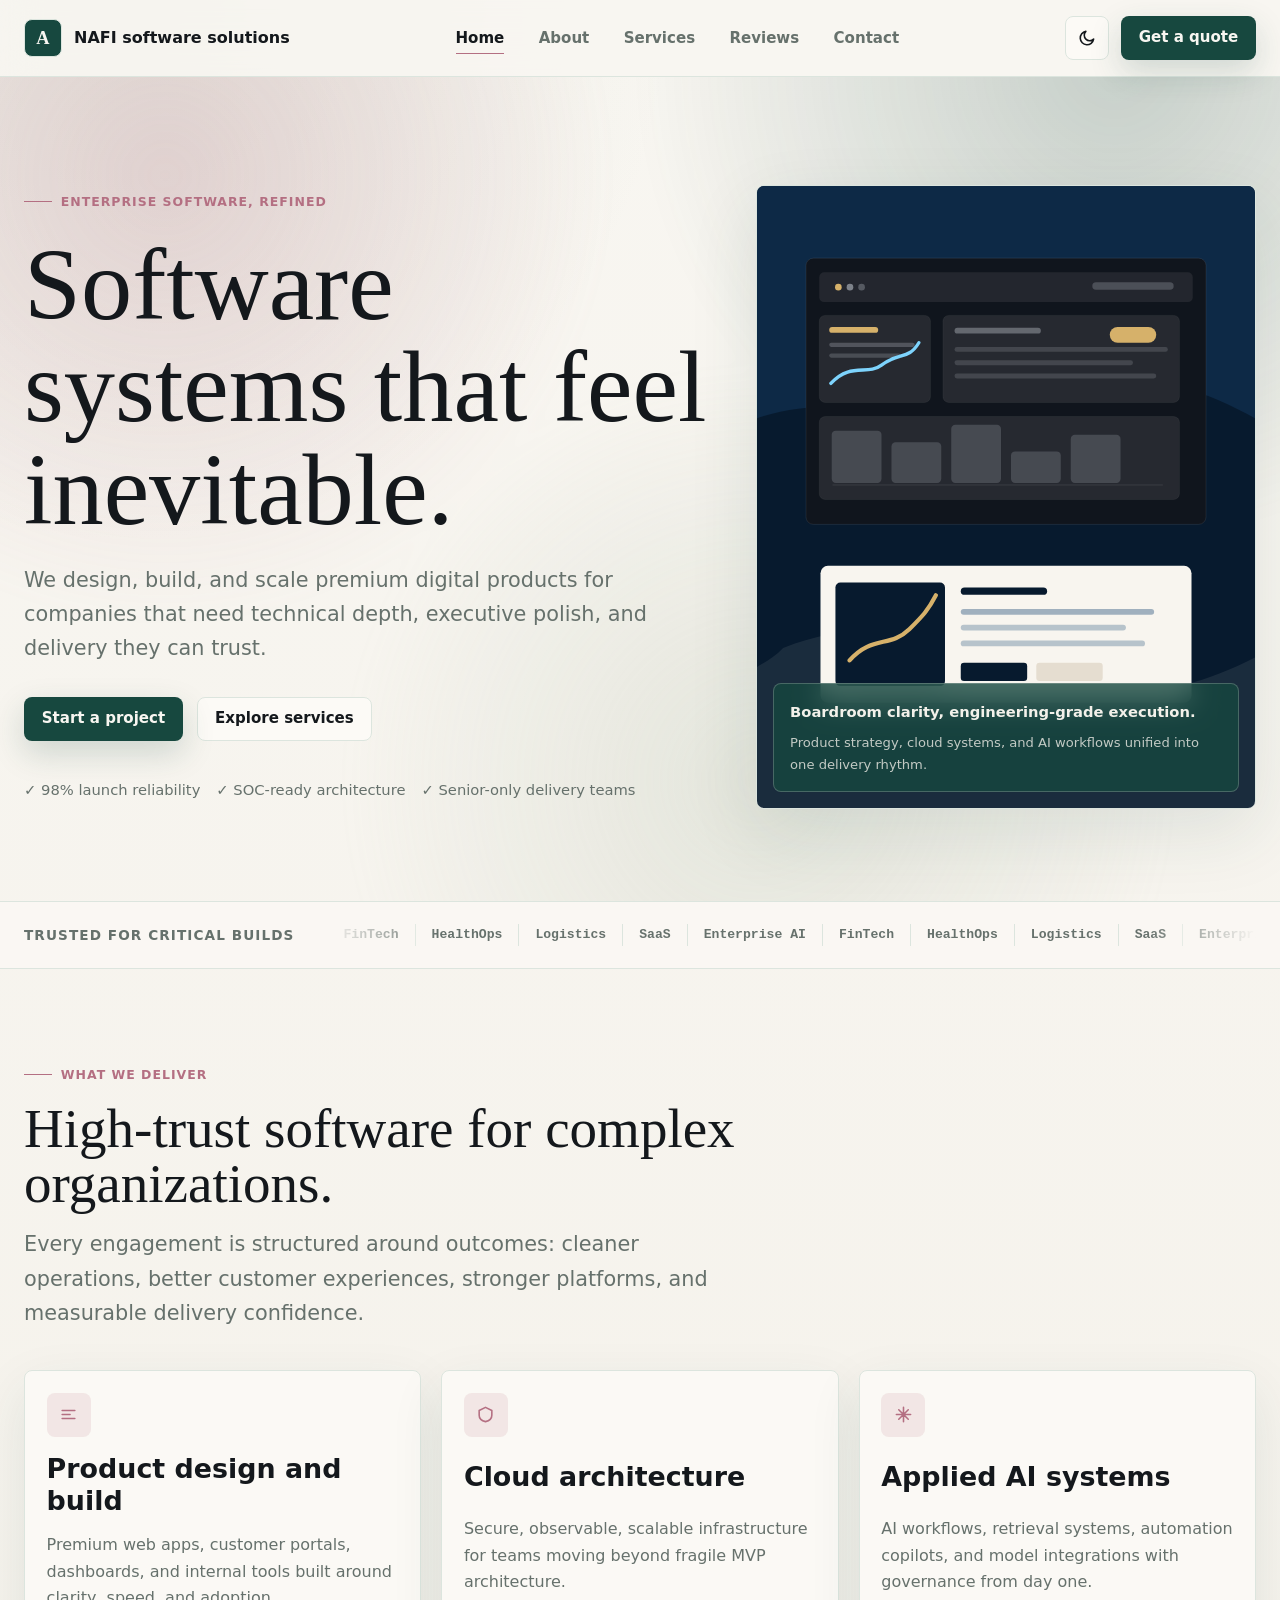
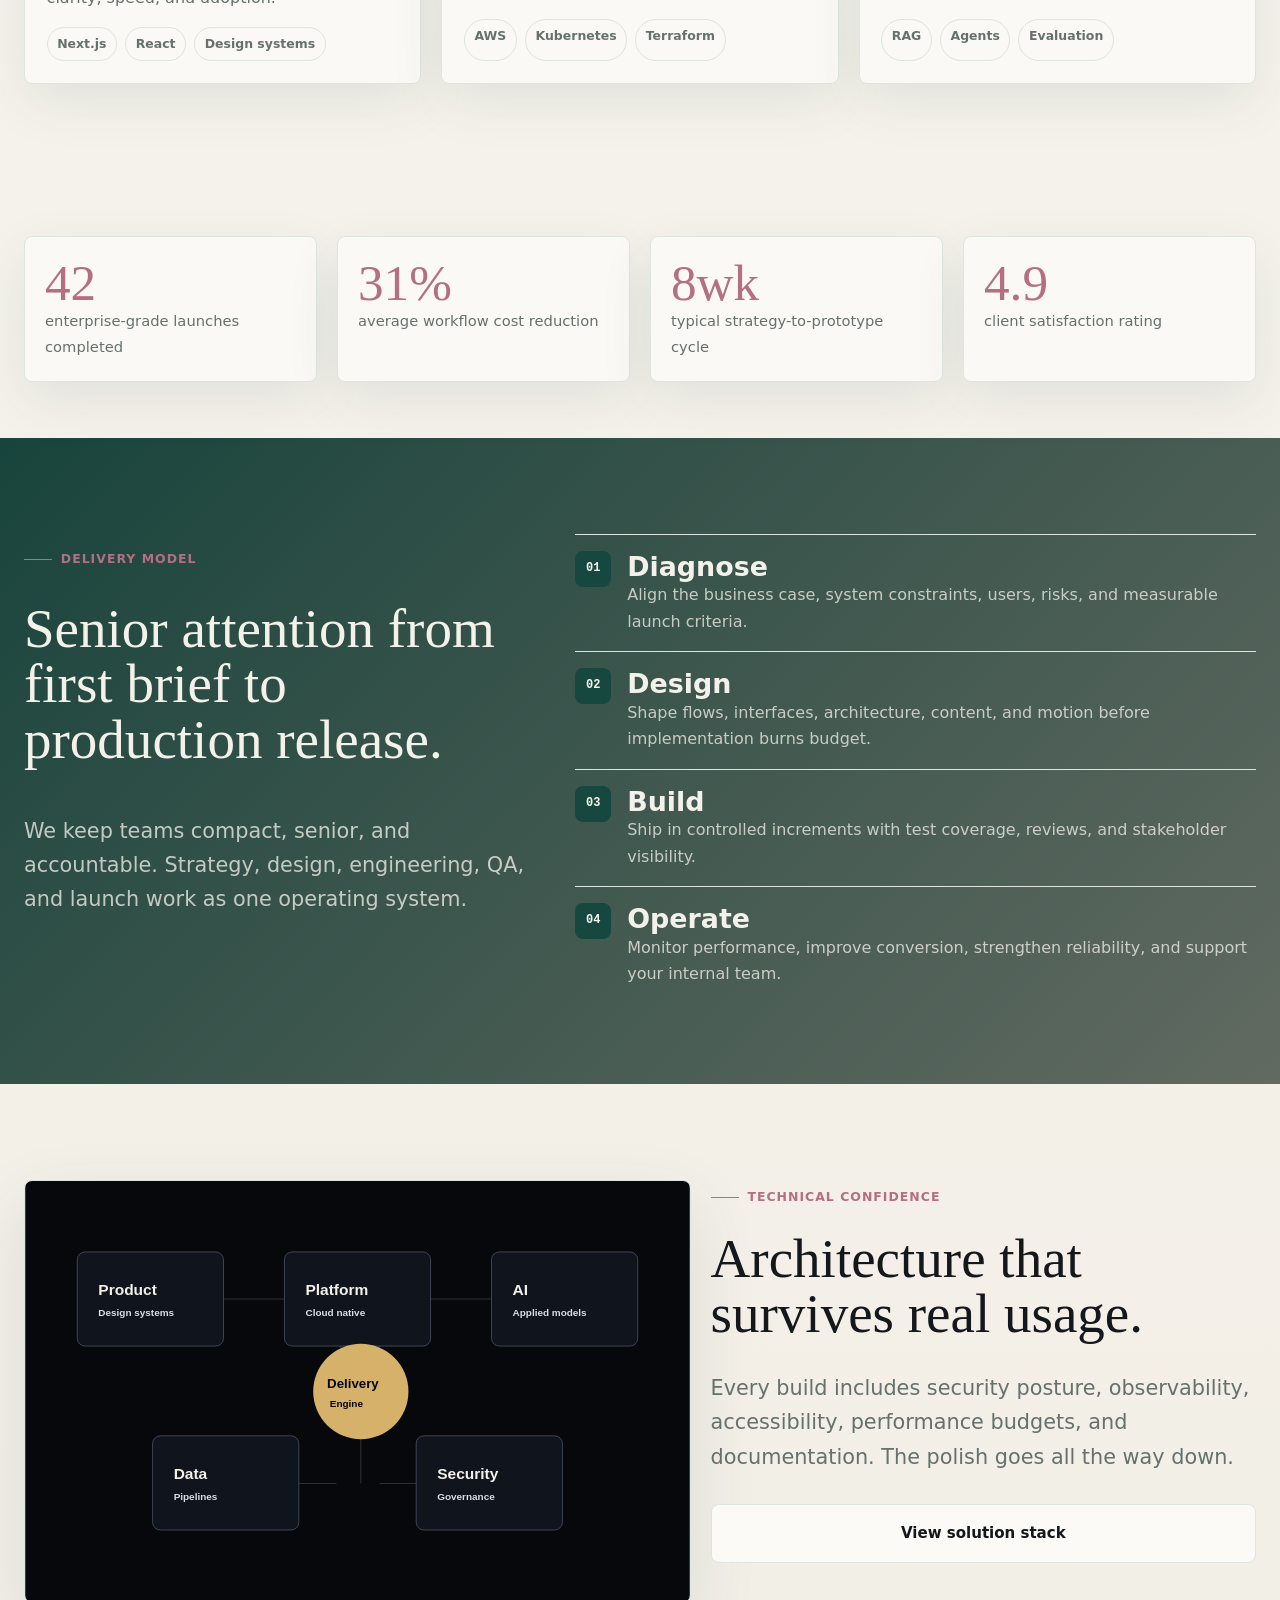
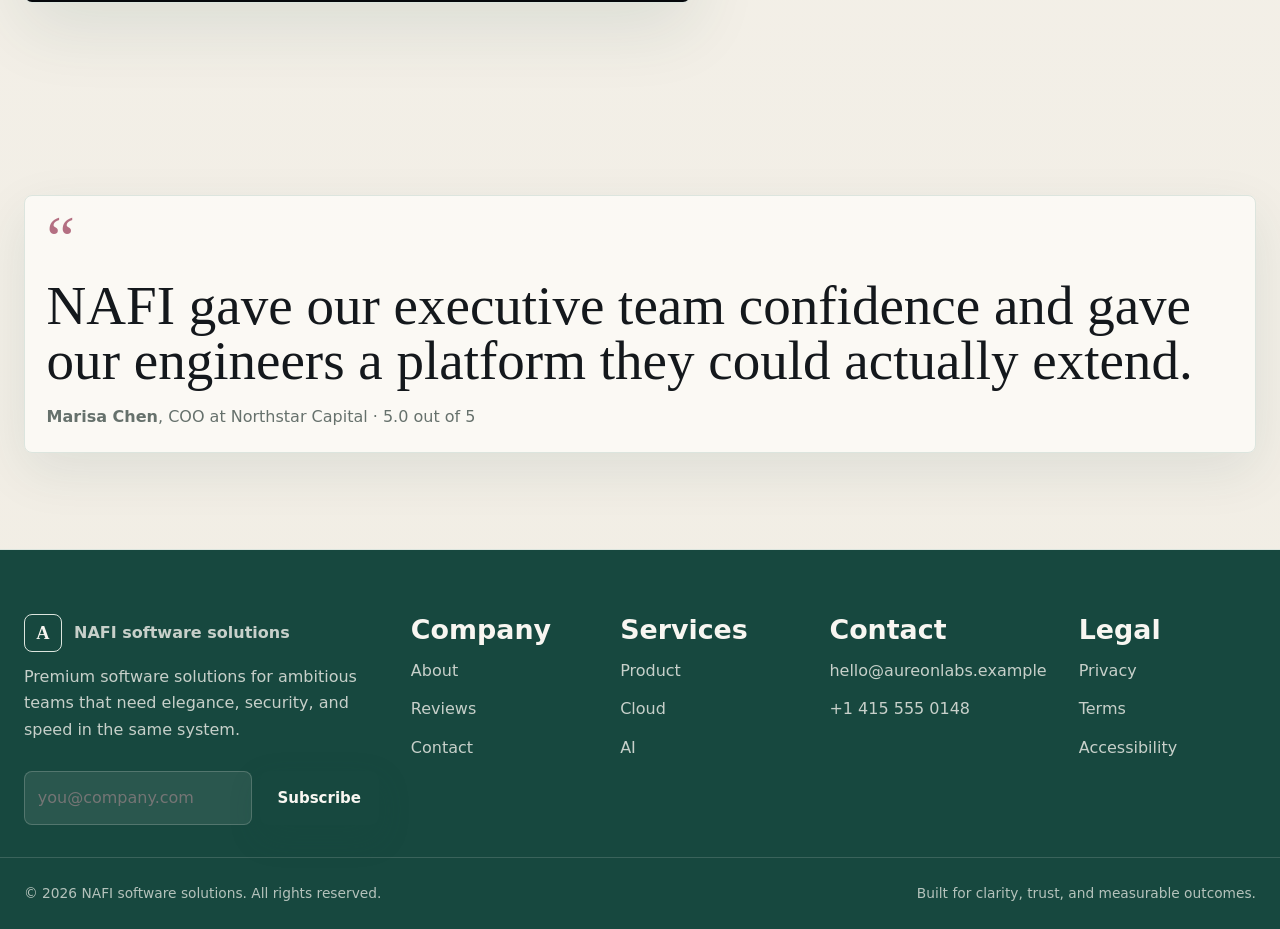
==== index.html @ 28371eef "first commit" ====
<!doctype html>
<html lang="en">
  <head>
    <meta charset="utf-8">
    <meta name="viewport" content="width=device-width, initial-scale=1">
    <meta name="description" content="A premium software solutions company building secure platforms, elegant products, cloud systems, and applied AI for ambitious teams.">
    <title>NAFI software solutions | Premium Software Solutions</title>
    <style>html,body{background:#f8f6f1;color:#14181c}</style>
    <link rel="stylesheet" href="assets/css/styles.css">
    <script src="assets/js/main.js" defer></script>
  </head>
  <body>
    <a class="skip-link" href="#main">Skip to content</a>
    <header class="site-header">
      <nav class="nav" aria-label="Primary navigation">
        <a class="brand" href="index.html" aria-label="NAFI software solutions home"><span class="brand-mark">A</span><span>NAFI software solutions</span></a>
        <div class="nav-links" data-nav-links>
          <a href="index.html" aria-current="page">Home</a>
          <a href="about.html">About</a>
          <a href="services.html">Services</a>
          <a href="testimonials.html">Reviews</a>
          <a href="contact.html">Contact</a>
        </div>
        <div class="nav-actions">
          <button class="theme-toggle" type="button" data-theme-toggle aria-label="Switch theme"></button>
          <a class="btn btn-primary" href="contact.html">Get a quote</a>
          <button class="menu-toggle" type="button" data-menu-toggle aria-label="Open navigation menu" aria-expanded="false">
            <svg class="icon" viewBox="0 0 24 24" aria-hidden="true"><path d="M4 7h16M4 12h16M4 17h16"/></svg>
          </button>
        </div>
      </nav>
    </header>

    <main id="main">
      <section class="hero">
        <div class="hero-inner">
          <div class="hero-copy reveal">
            <span class="eyebrow">Enterprise software, refined</span>
            <h1>Software systems that feel inevitable.</h1>
            <p class="lead">We design, build, and scale premium digital products for companies that need technical depth, executive polish, and delivery they can trust.</p>
            <div class="hero-actions" aria-label="Primary calls to action">
              <a class="btn btn-primary" href="contact.html">Start a project</a>
              <a class="btn btn-secondary" href="services.html">Explore services</a>
            </div>
            <div class="hero-proof" aria-label="Company proof points">
              <span>✓ 98% launch reliability</span>
              <span>✓ SOC-ready architecture</span>
              <span>✓ Senior-only delivery teams</span>
            </div>
          </div>
          <div class="visual-panel reveal">
            <img src="assets/img/hero-command-center.svg" alt="Abstract executive software dashboard with product, analytics, and delivery panels">
            <div class="visual-caption">
              <strong>Boardroom clarity, engineering-grade execution.</strong>
              <span>Product strategy, cloud systems, and AI workflows unified into one delivery rhythm.</span>
            </div>
          </div>
        </div>
      </section>

      <section class="logo-strip" aria-label="Trusted by">
        <div class="logo-strip-inner">
          <p>Trusted for critical builds</p>
          <div class="logos" aria-label="Representative client categories">
            <span>FinTech</span>
            <span>HealthOps</span>
            <span>Logistics</span>
            <span>SaaS</span>
            <span>Enterprise AI</span>
          </div>
        </div>
      </section>

      <section class="section">
        <div class="section-header reveal">
          <span class="eyebrow">What we deliver</span>
          <h2>High-trust software for complex organizations.</h2>
          <p class="lead">Every engagement is structured around outcomes: cleaner operations, better customer experiences, stronger platforms, and measurable delivery confidence.</p>
        </div>
        <div class="grid-3">
          <article class="card reveal">
            <div class="card-icon" aria-hidden="true"><svg class="icon" viewBox="0 0 24 24"><path d="M4 7h16M4 12h10M4 17h16"/></svg></div>
            <h3>Product design and build</h3>
            <p>Premium web apps, customer portals, dashboards, and internal tools built around clarity, speed, and adoption.</p>
            <div class="tags"><span class="tag">Next.js</span><span class="tag">React</span><span class="tag">Design systems</span></div>
          </article>
          <article class="card reveal">
            <div class="card-icon" aria-hidden="true"><svg class="icon" viewBox="0 0 24 24"><path d="M12 3l8 4v6c0 4-3 7-8 8-5-1-8-4-8-8V7l8-4Z"/></svg></div>
            <h3>Cloud architecture</h3>
            <p>Secure, observable, scalable infrastructure for teams moving beyond fragile MVP architecture.</p>
            <div class="tags"><span class="tag">AWS</span><span class="tag">Kubernetes</span><span class="tag">Terraform</span></div>
          </article>
          <article class="card reveal">
            <div class="card-icon" aria-hidden="true"><svg class="icon" viewBox="0 0 24 24"><path d="M12 3v18M3 12h18M6 6l12 12M18 6 6 18"/></svg></div>
            <h3>Applied AI systems</h3>
            <p>AI workflows, retrieval systems, automation copilots, and model integrations with governance from day one.</p>
            <div class="tags"><span class="tag">RAG</span><span class="tag">Agents</span><span class="tag">Evaluation</span></div>
          </article>
        </div>
      </section>

      <section class="section section-tight">
        <div class="stats-grid">
          <div class="stat reveal"><strong>42</strong><span>enterprise-grade launches completed</span></div>
          <div class="stat reveal"><strong>31%</strong><span>average workflow cost reduction</span></div>
          <div class="stat reveal"><strong>8wk</strong><span>typical strategy-to-prototype cycle</span></div>
          <div class="stat reveal"><strong>4.9</strong><span>client satisfaction rating</span></div>
        </div>
      </section>

      <section class="band">
        <div class="section split">
          <div class="section-header reveal">
            <span class="eyebrow">Delivery model</span>
            <h2>Senior attention from first brief to production release.</h2>
            <p class="lead">We keep teams compact, senior, and accountable. Strategy, design, engineering, QA, and launch work as one operating system.</p>
          </div>
          <div class="process-list reveal">
            <div class="process-item"><div><h3>Diagnose</h3><p>Align the business case, system constraints, users, risks, and measurable launch criteria.</p></div></div>
            <div class="process-item"><div><h3>Design</h3><p>Shape flows, interfaces, architecture, content, and motion before implementation burns budget.</p></div></div>
            <div class="process-item"><div><h3>Build</h3><p>Ship in controlled increments with test coverage, reviews, and stakeholder visibility.</p></div></div>
            <div class="process-item"><div><h3>Operate</h3><p>Monitor performance, improve conversion, strengthen reliability, and support your internal team.</p></div></div>
          </div>
        </div>
      </section>

      <section class="section media-row">
        <div class="image-frame reveal">
          <img src="assets/img/systems-architecture.svg" alt="Abstract connected software architecture map showing product, platform, AI, data, and security systems">
        </div>
        <div class="section-header reveal">
          <span class="eyebrow">Technical confidence</span>
          <h2>Architecture that survives real usage.</h2>
          <p class="lead">Every build includes security posture, observability, accessibility, performance budgets, and documentation. The polish goes all the way down.</p>
          <a class="btn btn-secondary" href="services.html">View solution stack</a>
        </div>
      </section>

      <section class="section">
        <div class="quote-card reveal">
          <div class="quote-mark" aria-hidden="true">“</div>
          <h2>NAFI gave our executive team confidence and gave our engineers a platform they could actually extend.</h2>
          <p><strong>Marisa Chen</strong>, COO at Northstar Capital · 5.0 out of 5</p>
        </div>
      </section>
    </main>

    <footer class="footer">
      <div class="footer-inner">
        <div class="footer-column">
          <a class="brand" href="index.html"><span class="brand-mark">A</span><span>NAFI software solutions</span></a>
          <p>Premium software solutions for ambitious teams that need elegance, security, and speed in the same system.</p>
          <form class="newsletter" aria-label="Newsletter signup">
            <input type="email" aria-label="Email address" placeholder="you@company.com">
            <button class="btn btn-primary" type="submit">Subscribe</button>
          </form>
        </div>
        <div class="footer-column"><h3>Company</h3><a href="about.html">About</a><a href="testimonials.html">Reviews</a><a href="contact.html">Contact</a></div>
        <div class="footer-column"><h3>Services</h3><a href="services.html">Product</a><a href="services.html">Cloud</a><a href="services.html">AI</a></div>
        <div class="footer-column"><h3>Contact</h3><a href="mailto:hello@aureonlabs.example">hello@aureonlabs.example</a><a href="tel:+14155550148">+1 415 555 0148</a></div>
        <div class="footer-column"><h3>Legal</h3><a href="#">Privacy</a><a href="#">Terms</a><a href="#">Accessibility</a></div>
      </div>
      <div class="footer-bottom"><span>© 2026 NAFI software solutions. All rights reserved.</span><span>Built for clarity, trust, and measurable outcomes.</span></div>
    </footer>
  </body>
</html>
---- assets/css/styles.css ----
:root {
  color-scheme: light dark;
  --color-brand-primary: #17483f;
  --color-brand-secondary: #a8b6a1;
  --color-accent: #b46f82;
  --color-background-page: #f8f6f1;
  --color-background-surface: #fcfaf6;
  --color-background-elevated: #f1ede4;
  --color-text-primary: #14181c;
  --color-text-secondary: #66716c;
  --color-text-disabled: #9aa39e;
  --color-border-default: #dce5de;
  --color-border-strong: #b7c8be;
  --color-status-success: #2f7d63;
  --color-status-warning: #8a6a2e;
  --color-status-error: #9f4e62;
  --color-status-info: #466f86;
  --color-primary: var(--color-brand-primary);
  --color-secondary: var(--color-brand-secondary);
  --color-background: var(--color-background-page);
  --color-surface: var(--color-background-surface);
  --color-surface-soft: var(--color-background-elevated);
  --color-text: var(--color-text-primary);
  --color-muted: var(--color-text-secondary);
  --color-border: var(--color-border-strong);
  --color-line: var(--color-border-default);
  --color-overlay: rgb(20 24 28 / 80%);
  --focus-ring: 0 0 0 3px rgb(180 111 130 / 32%);
  --shadow-soft: 0 24px 70px rgb(23 72 63 / 11%);
  --shadow-card: 0 18px 54px rgb(23 72 63 / 9%);
  --font-serif: Georgia, "Times New Roman", serif;
  --font-sans: Inter, ui-sans-serif, system-ui, -apple-system, BlinkMacSystemFont, "Segoe UI", sans-serif;
  --font-mono: "SFMono-Regular", Consolas, "Liberation Mono", monospace;
  --ease: cubic-bezier(0.16, 1, 0.3, 1);
  --max-width: 1280px;
  --radius: 8px;
}

[data-theme="dark"] {
  color-scheme: dark;
  --color-brand-primary: #9bc8b7;
  --color-brand-secondary: #6f7e76;
  --color-accent: #d69aac;
  --color-background-page: #13151a;
  --color-background-surface: #1b2024;
  --color-background-elevated: #242b2e;
  --color-text-primary: #f3f1ea;
  --color-text-secondary: #b7beb8;
  --color-text-disabled: #78817b;
  --color-border-default: #2d3a36;
  --color-border-strong: #475a54;
  --color-status-success: #74c69d;
  --color-status-warning: #d2b16a;
  --color-status-error: #e08ba0;
  --color-status-info: #91b8cc;
  --color-overlay: rgb(19 21 26 / 82%);
  --focus-ring: 0 0 0 3px rgb(214 154 172 / 38%);
  --shadow-soft: 0 24px 70px rgb(5 8 10 / 38%);
  --shadow-card: 0 18px 54px rgb(5 8 10 / 30%);
}

* {
  box-sizing: border-box;
}

html {
  background: var(--color-background-page);
  scroll-behavior: smooth;
}

html.has-custom-cursor,
html.has-custom-cursor * {
  cursor: none;
}

body {
  margin: 0;
  background:
    radial-gradient(circle at 10% 0%, rgb(168 182 161 / 20%), transparent 34rem),
    linear-gradient(180deg, var(--color-background), var(--color-surface-soft));
  color: var(--color-text);
  font-family: var(--font-sans);
  font-size: 16px;
  line-height: 1.65;
}

body.menu-open {
  overflow: hidden;
}

body.is-routing {
  pointer-events: none;
}

::view-transition-old(root),
::view-transition-new(root) {
  animation-duration: 200ms;
  animation-timing-function: ease-out;
}

.scroll-progress {
  position: fixed;
  top: 0;
  left: 0;
  z-index: 120;
  width: 100%;
  height: 3px;
  transform: scaleX(0);
  transform-origin: left;
  background: linear-gradient(90deg, var(--color-accent), var(--color-secondary));
  pointer-events: none;
}

.custom-cursor {
  position: fixed;
  top: 0;
  left: 0;
  z-index: 140;
  width: 18px;
  height: 18px;
  border: 1px solid var(--color-accent);
  border-radius: 50%;
  opacity: 0;
  transform: translate3d(-50%, -50%, 0);
  pointer-events: none;
  transition: width 180ms var(--ease), height 180ms var(--ease), opacity 180ms var(--ease), background 180ms var(--ease), border-color 180ms var(--ease);
  mix-blend-mode: difference;
}

.custom-cursor.is-visible {
  opacity: 1;
}

.custom-cursor.is-link {
  width: 42px;
  height: 42px;
  background: rgb(243 241 234 / 22%);
  border-color: transparent;
}

.custom-cursor.is-image {
  width: 34px;
  height: 34px;
  border-radius: 0;
}

.custom-cursor.is-cta {
  width: 8px;
  height: 8px;
  background: var(--color-accent);
  border-color: var(--color-accent);
}

img,
svg {
  display: block;
  max-width: 100%;
}

a {
  color: inherit;
  text-decoration: none;
}

button,
input,
textarea,
select {
  font: inherit;
}

button {
  cursor: pointer;
}

:focus-visible {
  outline: none;
  box-shadow: var(--focus-ring);
}

.skip-link {
  position: fixed;
  left: 1rem;
  top: 1rem;
  z-index: 100;
  transform: translateY(-150%);
  border-radius: var(--radius);
  background: var(--color-primary);
  color: var(--color-background);
  padding: .75rem 1rem;
  transition: transform 180ms var(--ease);
}

.skip-link:focus {
  transform: translateY(0);
}

.site-header {
  position: sticky;
  top: 0;
  z-index: 50;
  border-bottom: 1px solid var(--color-line);
  background: color-mix(in srgb, var(--color-background) 86%, transparent);
  backdrop-filter: blur(18px);
}

.nav {
  display: flex;
  align-items: center;
  justify-content: space-between;
  gap: 1.5rem;
  max-width: var(--max-width);
  min-height: 76px;
  margin: 0 auto;
  padding: 0 1.5rem;
}

.brand {
  display: inline-flex;
  align-items: center;
  gap: .75rem;
  font-weight: 800;
  letter-spacing: 0;
}

.brand-mark {
  display: grid;
  width: 38px;
  height: 38px;
  place-items: center;
  border: 1px solid var(--color-line);
  border-radius: var(--radius);
  background: var(--color-primary);
  color: var(--color-background);
  font-family: var(--font-serif);
  font-size: 1.15rem;
}

.nav-links {
  display: flex;
  align-items: center;
  gap: .35rem;
}

.nav-links a {
  position: relative;
  min-height: 44px;
  border-radius: var(--radius);
  padding: .65rem .9rem;
  color: var(--color-muted);
  font-size: .94rem;
  font-weight: 650;
}

.nav-links a::after {
  position: absolute;
  right: .9rem;
  bottom: .45rem;
  left: .9rem;
  height: 1px;
  transform: scaleX(0);
  transform-origin: left;
  background: var(--color-accent);
  content: "";
  transition: transform 180ms var(--ease);
}

.nav-links a:hover,
.nav-links a[aria-current="page"] {
  color: var(--color-text);
}

.nav-links a:hover::after,
.nav-links a[aria-current="page"]::after {
  transform: scaleX(1);
}

.nav-actions {
  display: flex;
  align-items: center;
  gap: .75rem;
}

.theme-toggle,
.menu-toggle {
  display: inline-grid;
  width: 44px;
  height: 44px;
  place-items: center;
  border: 1px solid var(--color-line);
  border-radius: var(--radius);
  background: var(--color-surface);
  color: var(--color-text);
}

.menu-toggle {
  display: none;
}

.icon {
  width: 19px;
  height: 19px;
  stroke: currentColor;
  stroke-width: 2;
  fill: none;
  stroke-linecap: round;
  stroke-linejoin: round;
}

.btn {
  display: inline-flex;
  align-items: center;
  justify-content: center;
  min-height: 44px;
  gap: .55rem;
  border: 1px solid transparent;
  border-radius: var(--radius);
  padding: .78rem 1.05rem;
  font-size: .94rem;
  font-weight: 750;
  line-height: 1;
  transition: transform 180ms var(--ease), box-shadow 180ms var(--ease), border-color 180ms var(--ease), background 180ms var(--ease);
}

.btn:hover {
  transform: translateY(-1px);
}

.btn-primary {
  background: var(--color-primary);
  color: var(--color-background);
  box-shadow: 0 12px 32px rgb(23 72 63 / 18%);
}

.btn-secondary {
  border-color: var(--color-line);
  background: var(--color-surface);
  color: var(--color-text);
}

.btn-ghost {
  border-color: var(--color-line);
  background: transparent;
  color: var(--color-text);
}

.section {
  max-width: var(--max-width);
  margin: 0 auto;
  padding: 6rem 1.5rem;
}

.section-tight {
  padding-top: 3.5rem;
  padding-bottom: 3.5rem;
}

.section-header {
  display: grid;
  max-width: 760px;
  gap: 1rem;
  margin-bottom: 2.5rem;
}

.eyebrow {
  display: inline-flex;
  width: fit-content;
  align-items: center;
  gap: .55rem;
  color: var(--color-accent);
  font-size: .78rem;
  font-weight: 800;
  letter-spacing: .08em;
  text-transform: uppercase;
}

.eyebrow::before {
  width: 28px;
  height: 1px;
  background: currentColor;
  content: "";
}

h1,
h2,
h3,
h4,
p {
  margin: 0;
}

h1,
h2,
.quote-mark {
  font-family: var(--font-serif);
  font-weight: 500;
  line-height: 1;
  letter-spacing: 0;
}

h1 {
  max-width: 980px;
  font-size: clamp(3.3rem, 8vw, 7.25rem);
}

h2 {
  font-size: clamp(2.35rem, 4.3vw, 4.4rem);
}

h3 {
  font-size: clamp(1.35rem, 2.1vw, 2rem);
  line-height: 1.18;
}

.lead {
  max-width: 690px;
  color: var(--color-muted);
  font-size: clamp(1.05rem, 1.7vw, 1.3rem);
  line-height: 1.65;
}

.hero {
  display: grid;
  position: relative;
  min-height: calc(100vh - 76px);
  align-items: center;
  overflow: hidden;
}

.hero::before {
  position: absolute;
  inset: -18% -8%;
  background:
    radial-gradient(circle at 18% 22%, rgb(180 111 130 / 22%), transparent 28rem),
    radial-gradient(circle at 82% 12%, rgb(23 72 63 / 22%), transparent 30rem),
    radial-gradient(circle at 58% 76%, rgb(168 182 161 / 24%), transparent 26rem);
  content: "";
  filter: blur(10px);
  transform: translate3d(0, var(--hero-parallax, 0px), 0);
  pointer-events: none;
}

.hero-inner {
  display: grid;
  position: relative;
  z-index: 1;
  grid-template-columns: minmax(0, 1.04fr) minmax(320px, .76fr);
  gap: 3rem;
  align-items: center;
  max-width: var(--max-width);
  width: 100%;
  margin: 0 auto;
  padding: 5rem 1.5rem 4rem;
}

.hero-copy {
  display: grid;
  gap: 1.35rem;
  transform: translate3d(0, calc(var(--hero-parallax, 0px) * -0.28), 0);
}

.hero-actions {
  display: flex;
  flex-wrap: wrap;
  gap: .9rem;
  margin-top: .6rem;
}

.hero-proof {
  display: flex;
  flex-wrap: wrap;
  gap: 1rem;
  margin-top: 1rem;
  color: var(--color-muted);
  font-size: .92rem;
}

.hero-proof span {
  display: inline-flex;
  align-items: center;
  gap: .45rem;
}

.visual-panel {
  position: relative;
  overflow: hidden;
  min-height: 560px;
  border: 1px solid var(--color-line);
  border-radius: var(--radius);
  background: var(--color-surface);
  box-shadow: var(--shadow-soft);
  transform: translate3d(0, calc(var(--hero-parallax, 0px) * .12), 0) rotateX(var(--visual-tilt-x, 0deg)) rotateY(var(--visual-tilt-y, 0deg));
  transform-style: preserve-3d;
  transition: transform 260ms var(--ease);
}

.visual-panel img {
  width: 100%;
  height: 100%;
  min-height: 560px;
  object-fit: cover;
}

.visual-caption {
  position: absolute;
  right: 1rem;
  bottom: 1rem;
  left: 1rem;
  display: grid;
  gap: .5rem;
  border: 1px solid rgb(243 241 234 / 22%);
  border-radius: var(--radius);
  background: rgb(23 72 63 / 78%);
  color: #f3f1ea;
  padding: 1rem;
  backdrop-filter: blur(14px);
}

.visual-caption strong {
  font-size: .92rem;
}

.visual-caption span {
  color: rgb(243 241 234 / 78%);
  font-size: .82rem;
}

.logo-strip {
  border-top: 1px solid var(--color-line);
  border-bottom: 1px solid var(--color-line);
  background: color-mix(in srgb, var(--color-surface) 70%, transparent);
}

.logo-strip-inner {
  display: grid;
  grid-template-columns: auto 1fr;
  gap: 2rem;
  align-items: center;
  max-width: var(--max-width);
  margin: 0 auto;
  padding: 1.35rem 1.5rem;
}

.logo-strip p {
  color: var(--color-muted);
  font-size: .85rem;
  font-weight: 700;
  text-transform: uppercase;
  letter-spacing: .08em;
}

.logos {
  display: flex;
  gap: 1rem;
  color: var(--color-muted);
  font-family: var(--font-mono);
  font-size: .82rem;
  font-weight: 700;
  overflow: hidden;
  white-space: nowrap;
}

.logos span {
  flex: 0 0 auto;
  min-width: max-content;
  border-left: 1px solid var(--color-line);
  padding-left: 1rem;
}

.logos.is-marquee {
  mask-image: linear-gradient(90deg, transparent, rgb(19 21 26) 12%, rgb(19 21 26) 88%, transparent);
}

.logos.is-marquee .logo-track {
  display: flex;
  gap: 1rem;
  min-width: max-content;
  animation: marquee 24s linear infinite;
}

.logos.is-marquee:hover .logo-track {
  animation-play-state: paused;
}

@keyframes marquee {
  to {
    transform: translate3d(-50%, 0, 0);
  }
}

.grid-3,
.grid-4,
.split,
.stats-grid {
  display: grid;
  gap: 1.25rem;
}

.grid-3 {
  grid-template-columns: repeat(3, minmax(0, 1fr));
}

.grid-4 {
  grid-template-columns: repeat(4, minmax(0, 1fr));
}

.split {
  grid-template-columns: minmax(0, .85fr) minmax(0, 1.15fr);
  gap: 3rem;
}

.stats-grid {
  grid-template-columns: repeat(4, minmax(0, 1fr));
}

.card,
.stat,
.quote-card,
.team-card,
.form-shell,
.office-card {
  border: 1px solid var(--color-line);
  border-radius: var(--radius);
  background: color-mix(in srgb, var(--color-surface) 94%, transparent);
  box-shadow: var(--shadow-card);
}

.card,
.quote-card,
.team-card,
.office-card {
  display: grid;
  gap: 1rem;
  padding: 1.35rem;
  transition: transform 180ms var(--ease), border-color 180ms var(--ease), box-shadow 180ms var(--ease);
}

.card:hover,
.quote-card:hover,
.team-card:hover,
.office-card:hover {
  transform: translateY(-8px);
  border-color: color-mix(in srgb, var(--color-accent) 45%, var(--color-line));
  box-shadow: 0 24px 64px rgb(180 111 130 / 14%);
}

.card:hover .card-icon,
.team-card:hover img {
  transform: scale(1.06);
}

.card-icon,
.team-card img {
  transition: transform 180ms var(--ease);
}

.card-icon {
  display: grid;
  width: 44px;
  height: 44px;
  place-items: center;
  border-radius: var(--radius);
  background: color-mix(in srgb, var(--color-accent) 14%, transparent);
  color: var(--color-accent);
}

.card p,
.quote-card p,
.team-card p,
.office-card p {
  color: var(--color-muted);
}

.tags {
  display: flex;
  flex-wrap: wrap;
  gap: .5rem;
}

.tag {
  border: 1px solid var(--color-line);
  border-radius: 999px;
  padding: .35rem .6rem;
  color: var(--color-muted);
  font-size: .78rem;
  font-weight: 700;
}

.stat {
  padding: 1.25rem;
}

.stat strong {
  display: block;
  color: var(--color-accent);
  font-family: var(--font-serif);
  font-size: clamp(2rem, 4vw, 3.7rem);
  font-weight: 500;
  line-height: 1;
}

.stat span {
  color: var(--color-muted);
  font-size: .92rem;
}

.band {
  background:
    linear-gradient(135deg, color-mix(in srgb, var(--color-primary) 92%, var(--color-text-primary)), color-mix(in srgb, var(--color-secondary) 52%, var(--color-text-primary))),
    var(--color-primary);
  color: #f3f1ea;
}

.band .section {
  color: #f3f1ea;
}

.band .lead,
.band p {
  color: rgb(243 241 234 / 76%);
}

.band .eyebrow {
  color: var(--color-accent);
}

.band .card,
.band .stat {
  border-color: rgb(243 241 234 / 16%);
  background: rgb(243 241 234 / 8%);
  color: #f3f1ea;
  box-shadow: none;
}

.band .card p,
.band .stat span {
  color: rgb(243 241 234 / 76%);
}

.process-list {
  display: grid;
  gap: 1rem;
  counter-reset: process;
}

.process-item {
  display: grid;
  position: relative;
  grid-template-columns: auto 1fr;
  gap: 1rem;
  align-items: start;
  border-top: 1px solid var(--color-line);
  padding-top: 1rem;
}

.process-item::before {
  display: grid;
  width: 36px;
  height: 36px;
  place-items: center;
  border-radius: var(--radius);
  background: var(--color-primary);
  color: var(--color-background);
  content: counter(process, decimal-leading-zero);
  counter-increment: process;
  font-family: var(--font-mono);
  font-size: .75rem;
  font-weight: 800;
}

.media-row {
  display: grid;
  grid-template-columns: minmax(0, 1.1fr) minmax(0, .9fr);
  gap: 1.25rem;
  align-items: stretch;
}

.image-frame {
  overflow: hidden;
  border: 1px solid var(--color-line);
  border-radius: var(--radius);
  background: var(--color-surface);
  box-shadow: var(--shadow-soft);
}

.image-frame img {
  width: 100%;
  height: 100%;
  min-height: 420px;
  object-fit: cover;
}

.team-card img {
  width: 100%;
  aspect-ratio: 4 / 3;
  border-radius: calc(var(--radius) - 2px);
  object-fit: cover;
}

.quote-mark {
  color: var(--color-accent);
  font-size: 4rem;
  line-height: .7;
}

.rating {
  display: inline-flex;
  width: fit-content;
  align-items: center;
  gap: .45rem;
  color: var(--color-accent);
  font-size: .9rem;
  font-weight: 800;
}

.page-hero {
  max-width: var(--max-width);
  margin: 0 auto;
  padding: 5.5rem 1.5rem 3rem;
}

.page-hero-inner {
  display: grid;
  gap: 1.25rem;
  max-width: 930px;
}

.form-shell {
  padding: 1.35rem;
}

.quote-form {
  display: grid;
  gap: 1rem;
}

.form-grid {
  display: grid;
  grid-template-columns: repeat(2, minmax(0, 1fr));
  gap: 1rem;
}

.field {
  display: grid;
  gap: .45rem;
}

.field label {
  font-size: .86rem;
  font-weight: 750;
}

.field input,
.field select,
.field textarea {
  width: 100%;
  min-height: 46px;
  border: 1px solid var(--color-line);
  border-radius: var(--radius);
  background: var(--color-background);
  color: var(--color-text);
  padding: .85rem .9rem;
  transition: border-color 180ms var(--ease), box-shadow 180ms var(--ease), transform 180ms var(--ease);
}

.field.is-filled label,
.field:focus-within label {
  color: var(--color-accent);
  transform: translateY(-1px);
}

.field label {
  transition: color 180ms var(--ease), transform 180ms var(--ease);
}

.field textarea {
  min-height: 132px;
  resize: vertical;
}

.field small {
  color: var(--color-muted);
}

.field-error {
  display: none;
  color: var(--color-status-error);
  font-size: .84rem;
  font-weight: 700;
}

.field[data-invalid="true"] input,
.field[data-invalid="true"] select,
.field[data-invalid="true"] textarea {
  border-color: var(--color-status-error);
  animation: shake 260ms var(--ease);
}

.field[data-invalid="false"] input:valid,
.field[data-invalid="false"] select:valid,
.field[data-invalid="false"] textarea:valid {
  border-color: color-mix(in srgb, var(--color-status-success) 70%, var(--color-line));
}

.field[data-invalid="true"] .field-error {
  display: block;
}

.consent {
  display: grid;
  grid-template-columns: auto 1fr;
  gap: .75rem;
  align-items: start;
  color: var(--color-muted);
  font-size: .9rem;
}

.consent input {
  width: 20px;
  height: 20px;
  margin-top: .2rem;
}

.form-status {
  min-height: 1.5rem;
  color: var(--color-accent);
  font-weight: 800;
}

.footer {
  border-top: 1px solid var(--color-line);
  background: var(--color-primary);
  color: var(--color-background);
}

.footer-inner {
  display: grid;
  grid-template-columns: 1.2fr repeat(4, 1fr);
  gap: 2rem;
  max-width: var(--max-width);
  margin: 0 auto;
  padding: 4rem 1.5rem 2rem;
}

.footer a,
.footer p {
  color: color-mix(in srgb, var(--color-background) 78%, transparent);
}

.footer h2,
.footer h3 {
  color: var(--color-background);
}

.footer-column {
  display: grid;
  align-content: start;
  gap: .75rem;
}

.newsletter {
  display: flex;
  gap: .5rem;
  margin-top: 1rem;
}

.newsletter input {
  min-width: 0;
  flex: 1;
  border: 1px solid rgb(243 241 234 / 20%);
  border-radius: var(--radius);
  background: rgb(243 241 234 / 9%);
  color: #f3f1ea;
  padding: .8rem;
}

.footer-bottom {
  display: flex;
  justify-content: space-between;
  gap: 1rem;
  max-width: var(--max-width);
  margin: 0 auto;
  border-top: 1px solid rgb(243 241 234 / 16%);
  padding: 1.5rem;
  color: color-mix(in srgb, var(--color-background) 70%, transparent);
  font-size: .86rem;
}

.reveal {
  opacity: 0;
  transform: translateY(24px);
  transition: opacity 620ms var(--ease), transform 620ms var(--ease);
}

.reveal.is-visible {
  opacity: 1;
  transform: translateY(0);
}

.magnetic {
  will-change: transform;
}

.btn-primary.pulse-once {
  animation: cta-pulse 1100ms var(--ease) 1;
}

@keyframes cta-pulse {
  0%,
  100% {
    transform: translate3d(0, 0, 0) scale(1);
  }

  48% {
    transform: translate3d(0, -1px, 0) scale(1.035);
  }
}

@keyframes shake {
  0%,
  100% {
    transform: translate3d(0, 0, 0);
  }

  35% {
    transform: translate3d(-5px, 0, 0);
  }

  70% {
    transform: translate3d(5px, 0, 0);
  }
}

@media (max-width: 980px) {
  .nav-links,
  .nav-actions .btn {
    display: none;
  }

  .menu-toggle {
    display: inline-grid;
  }

  .nav-links.is-open {
    display: grid;
    position: fixed;
    inset: 76px 1rem auto;
    z-index: 80;
    border: 1px solid var(--color-line);
    border-radius: var(--radius);
    background: var(--color-surface);
    padding: .75rem;
    box-shadow: var(--shadow-soft);
  }

  .nav-links.is-open a {
    width: 100%;
  }

  .hero-inner,
  .split,
  .media-row {
    grid-template-columns: 1fr;
  }

  .visual-panel,
  .visual-panel img {
    min-height: 420px;
  }

  .grid-3,
  .grid-4,
  .stats-grid {
    grid-template-columns: repeat(2, minmax(0, 1fr));
  }

  .logo-strip-inner,
  .footer-inner {
    grid-template-columns: 1fr;
  }

  .logos {
    display: flex;
  }
}

@media (max-width: 640px) {
  .nav {
    padding: 0 1rem;
  }

  .section,
  .page-hero {
    padding-right: 1.25rem;
    padding-left: 1.25rem;
  }

  .section {
    padding-top: 4rem;
    padding-bottom: 4rem;
  }

  h1 {
    font-size: clamp(3rem, 17vw, 4.4rem);
  }

  .grid-3,
  .grid-4,
  .stats-grid,
  .form-grid {
    grid-template-columns: 1fr;
  }

  .hero-inner {
    padding-top: 3.25rem;
  }

  .visual-panel,
  .visual-panel img,
  .image-frame img {
    min-height: 320px;
  }

  .footer-bottom,
  .newsletter {
    flex-direction: column;
  }
}

@media (hover: none), (pointer: coarse) {
  html.has-custom-cursor,
  html.has-custom-cursor * {
    cursor: auto;
  }

  .custom-cursor {
    display: none;
  }
}

@media (prefers-reduced-motion: reduce) {
  *,
  *::before,
  *::after {
    animation-duration: .001ms !important;
    animation-iteration-count: 1 !important;
    scroll-behavior: auto !important;
    transition-duration: .001ms !important;
  }

  .scroll-progress,
  .custom-cursor {
    display: none;
  }

  .hero::before,
  .hero-copy,
  .visual-panel {
    transform: none;
  }

  .logos.is-marquee .logo-track,
  .btn-primary.pulse-once {
    animation: none;
  }

  .reveal {
    opacity: 1;
    transform: none;
  }
}
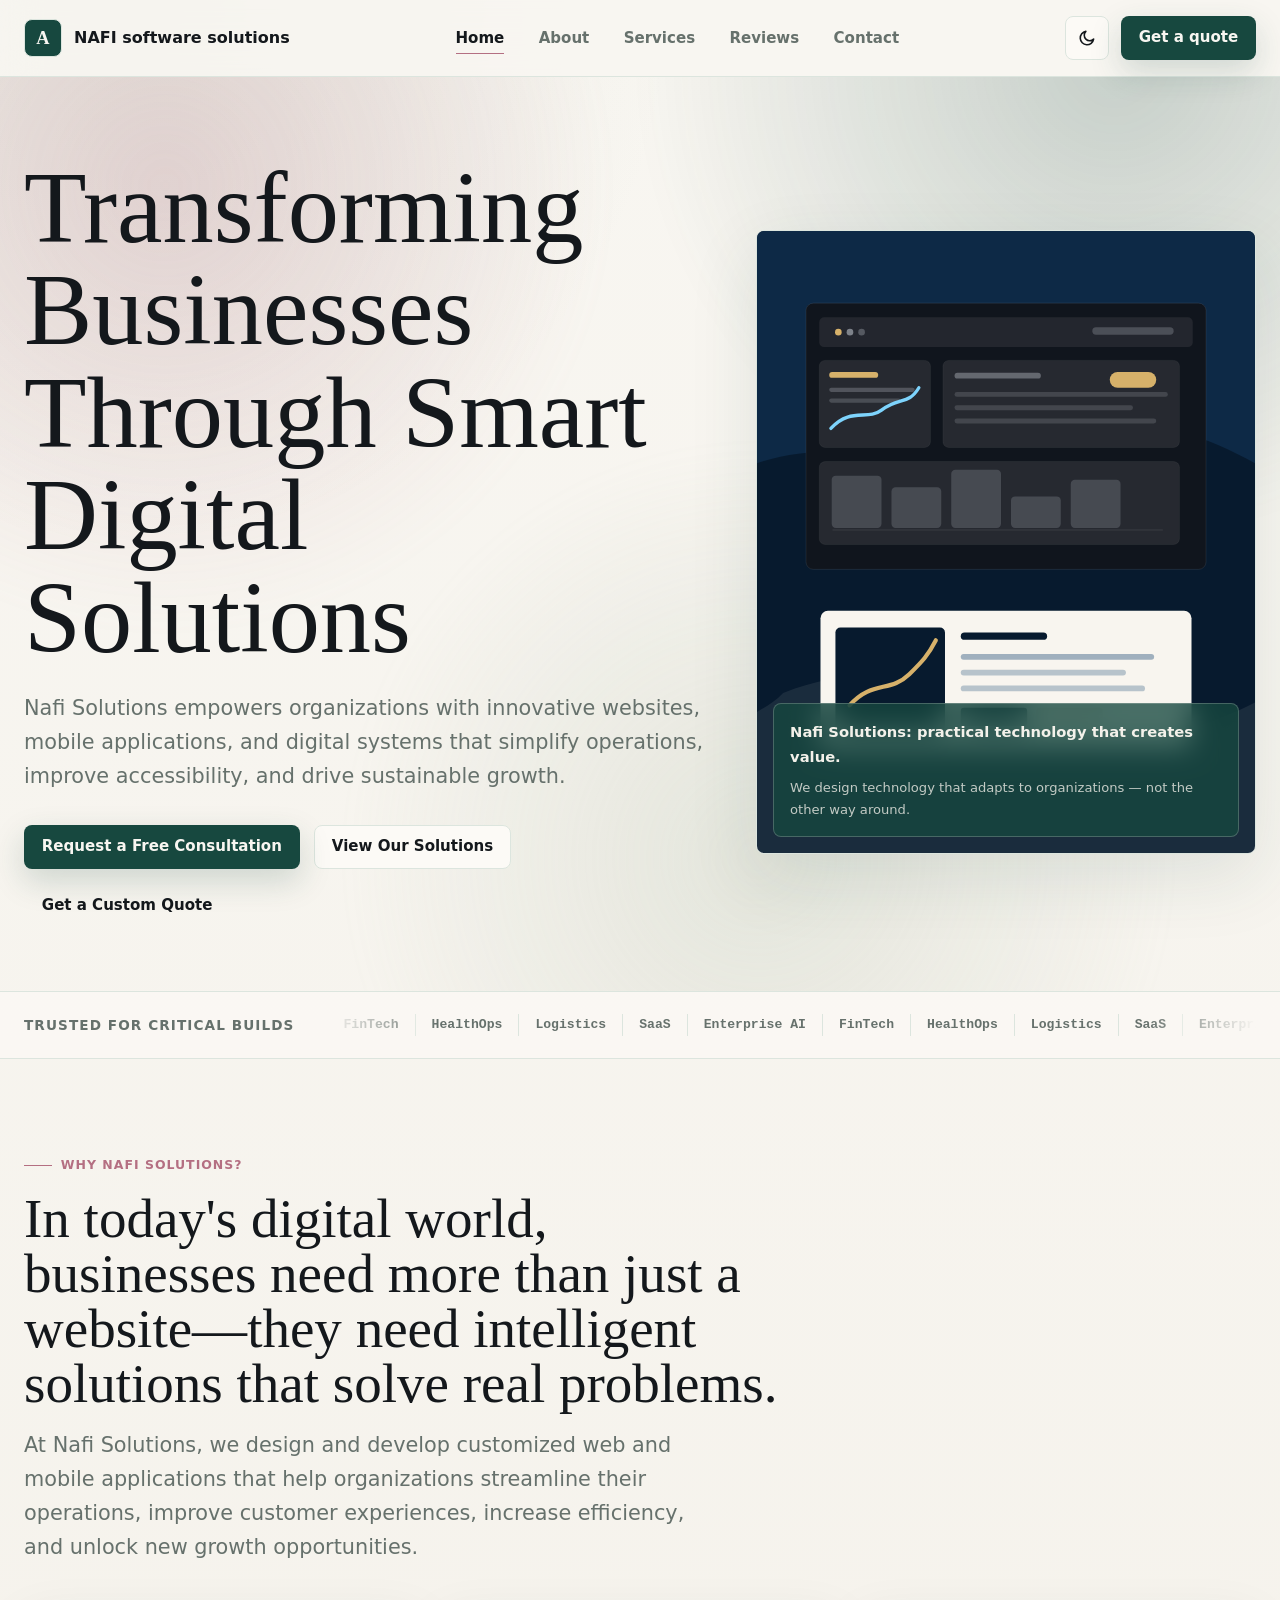
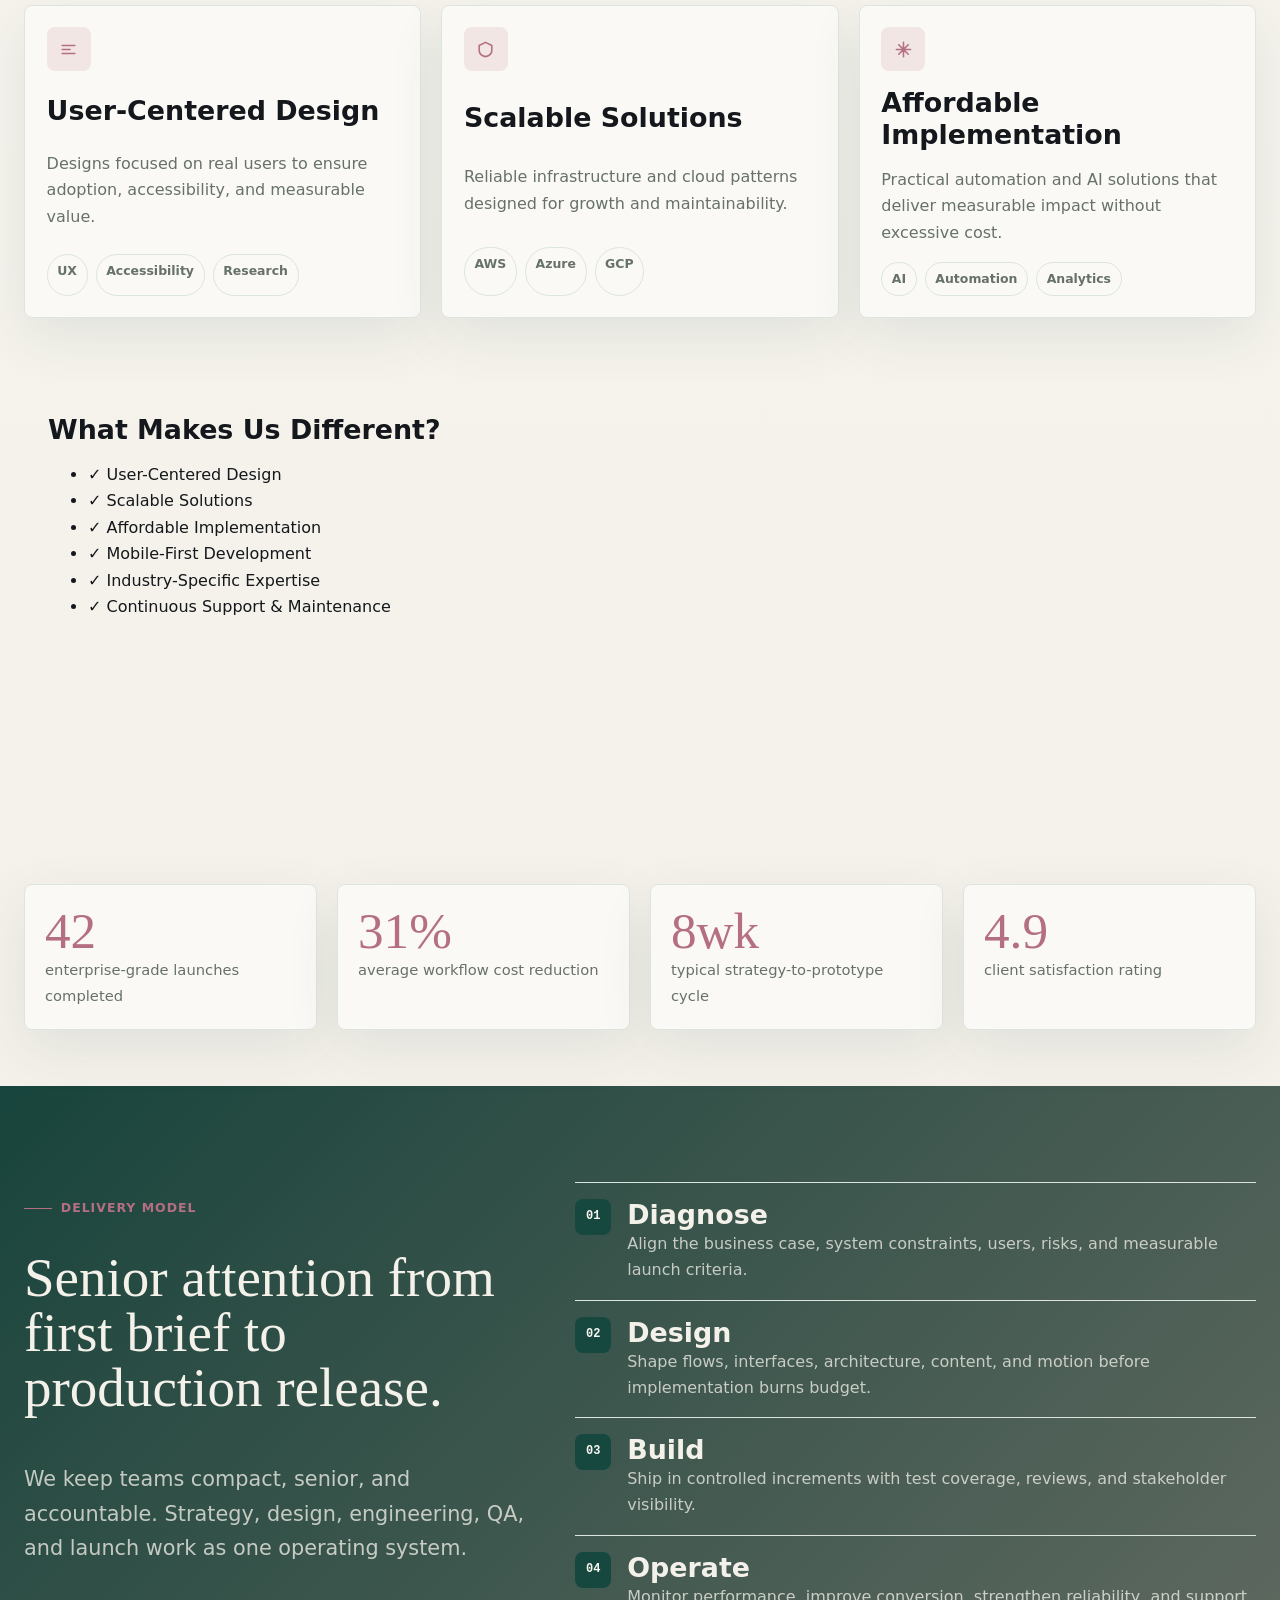
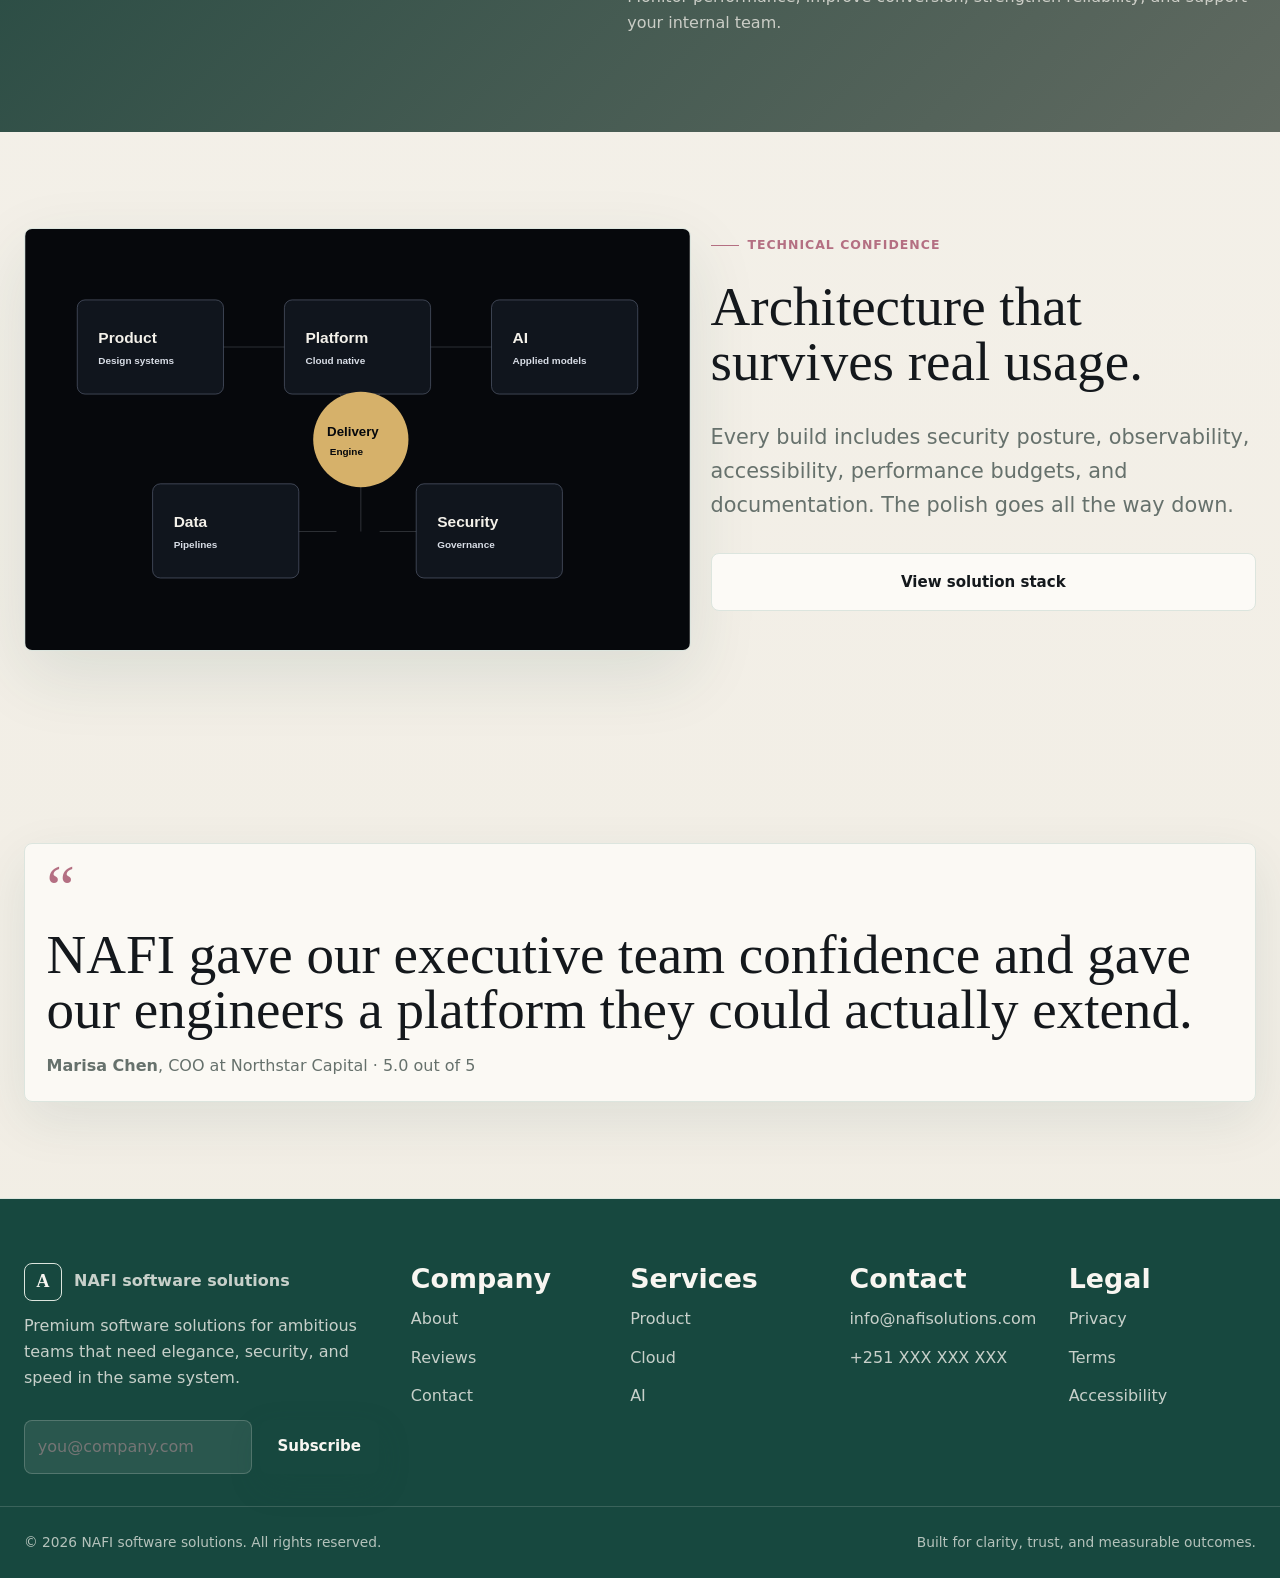
==== commit fd06922b: "edit on the pages plceholder" ====
--- a/index.html
+++ b/index.html
@@ -35,24 +35,19 @@
       <section class="hero">
         <div class="hero-inner">
           <div class="hero-copy reveal">
-            <span class="eyebrow">Enterprise software, refined</span>
-            <h1>Software systems that feel inevitable.</h1>
-            <p class="lead">We design, build, and scale premium digital products for companies that need technical depth, executive polish, and delivery they can trust.</p>
+            <h1>Transforming Businesses Through Smart Digital Solutions</h1>
+            <p class="lead">Nafi Solutions empowers organizations with innovative websites, mobile applications, and digital systems that simplify operations, improve accessibility, and drive sustainable growth.</p>
             <div class="hero-actions" aria-label="Primary calls to action">
-              <a class="btn btn-primary" href="contact.html">Start a project</a>
-              <a class="btn btn-secondary" href="services.html">Explore services</a>
-            </div>
-            <div class="hero-proof" aria-label="Company proof points">
-              <span>✓ 98% launch reliability</span>
-              <span>✓ SOC-ready architecture</span>
-              <span>✓ Senior-only delivery teams</span>
+              <a class="btn btn-primary" href="contact.html">Request a Free Consultation</a>
+              <a class="btn btn-secondary" href="services.html">View Our Solutions</a>
+              <a class="btn btn-tertiary" href="contact.html">Get a Custom Quote</a>
             </div>
           </div>
           <div class="visual-panel reveal">
             <img src="assets/img/hero-command-center.svg" alt="Abstract executive software dashboard with product, analytics, and delivery panels">
             <div class="visual-caption">
-              <strong>Boardroom clarity, engineering-grade execution.</strong>
-              <span>Product strategy, cloud systems, and AI workflows unified into one delivery rhythm.</span>
+              <strong>Nafi Solutions: practical technology that creates value.</strong>
+              <span>We design technology that adapts to organizations — not the other way around.</span>
             </div>
           </div>
         </div>
@@ -73,29 +68,40 @@
 
       <section class="section">
         <div class="section-header reveal">
-          <span class="eyebrow">What we deliver</span>
-          <h2>High-trust software for complex organizations.</h2>
-          <p class="lead">Every engagement is structured around outcomes: cleaner operations, better customer experiences, stronger platforms, and measurable delivery confidence.</p>
+          <span class="eyebrow">Why Nafi Solutions?</span>
+          <h2>In today's digital world, businesses need more than just a website—they need intelligent solutions that solve real problems.</h2>
+          <p class="lead">At Nafi Solutions, we design and develop customized web and mobile applications that help organizations streamline their operations, improve customer experiences, increase efficiency, and unlock new growth opportunities.</p>
         </div>
         <div class="grid-3">
           <article class="card reveal">
             <div class="card-icon" aria-hidden="true"><svg class="icon" viewBox="0 0 24 24"><path d="M4 7h16M4 12h10M4 17h16"/></svg></div>
-            <h3>Product design and build</h3>
-            <p>Premium web apps, customer portals, dashboards, and internal tools built around clarity, speed, and adoption.</p>
-            <div class="tags"><span class="tag">Next.js</span><span class="tag">React</span><span class="tag">Design systems</span></div>
+            <h3>User-Centered Design</h3>
+            <p>Designs focused on real users to ensure adoption, accessibility, and measurable value.</p>
+            <div class="tags"><span class="tag">UX</span><span class="tag">Accessibility</span><span class="tag">Research</span></div>
           </article>
           <article class="card reveal">
             <div class="card-icon" aria-hidden="true"><svg class="icon" viewBox="0 0 24 24"><path d="M12 3l8 4v6c0 4-3 7-8 8-5-1-8-4-8-8V7l8-4Z"/></svg></div>
-            <h3>Cloud architecture</h3>
-            <p>Secure, observable, scalable infrastructure for teams moving beyond fragile MVP architecture.</p>
-            <div class="tags"><span class="tag">AWS</span><span class="tag">Kubernetes</span><span class="tag">Terraform</span></div>
+            <h3>Scalable Solutions</h3>
+            <p>Reliable infrastructure and cloud patterns designed for growth and maintainability.</p>
+            <div class="tags"><span class="tag">AWS</span><span class="tag">Azure</span><span class="tag">GCP</span></div>
           </article>
           <article class="card reveal">
             <div class="card-icon" aria-hidden="true"><svg class="icon" viewBox="0 0 24 24"><path d="M12 3v18M3 12h18M6 6l12 12M18 6 6 18"/></svg></div>
-            <h3>Applied AI systems</h3>
-            <p>AI workflows, retrieval systems, automation copilots, and model integrations with governance from day one.</p>
-            <div class="tags"><span class="tag">RAG</span><span class="tag">Agents</span><span class="tag">Evaluation</span></div>
+            <h3>Affordable Implementation</h3>
+            <p>Practical automation and AI solutions that deliver measurable impact without excessive cost.</p>
+            <div class="tags"><span class="tag">AI</span><span class="tag">Automation</span><span class="tag">Analytics</span></div>
           </article>
+        </div>
+        <div class="section tight">
+          <h3>What Makes Us Different?</h3>
+          <ul class="bullets">
+            <li>✓ User-Centered Design</li>
+            <li>✓ Scalable Solutions</li>
+            <li>✓ Affordable Implementation</li>
+            <li>✓ Mobile-First Development</li>
+            <li>✓ Industry-Specific Expertise</li>
+            <li>✓ Continuous Support & Maintenance</li>
+          </ul>
         </div>
       </section>
 
@@ -157,7 +163,7 @@
         </div>
         <div class="footer-column"><h3>Company</h3><a href="about.html">About</a><a href="testimonials.html">Reviews</a><a href="contact.html">Contact</a></div>
         <div class="footer-column"><h3>Services</h3><a href="services.html">Product</a><a href="services.html">Cloud</a><a href="services.html">AI</a></div>
-        <div class="footer-column"><h3>Contact</h3><a href="mailto:hello@aureonlabs.example">hello@aureonlabs.example</a><a href="tel:+14155550148">+1 415 555 0148</a></div>
+        <div class="footer-column"><h3>Contact</h3><a href="mailto:info@nafisolutions.com">info@nafisolutions.com</a><a href="tel:+251000000000">+251 XXX XXX XXX</a></div>
         <div class="footer-column"><h3>Legal</h3><a href="#">Privacy</a><a href="#">Terms</a><a href="#">Accessibility</a></div>
       </div>
       <div class="footer-bottom"><span>© 2026 NAFI software solutions. All rights reserved.</span><span>Built for clarity, trust, and measurable outcomes.</span></div>
